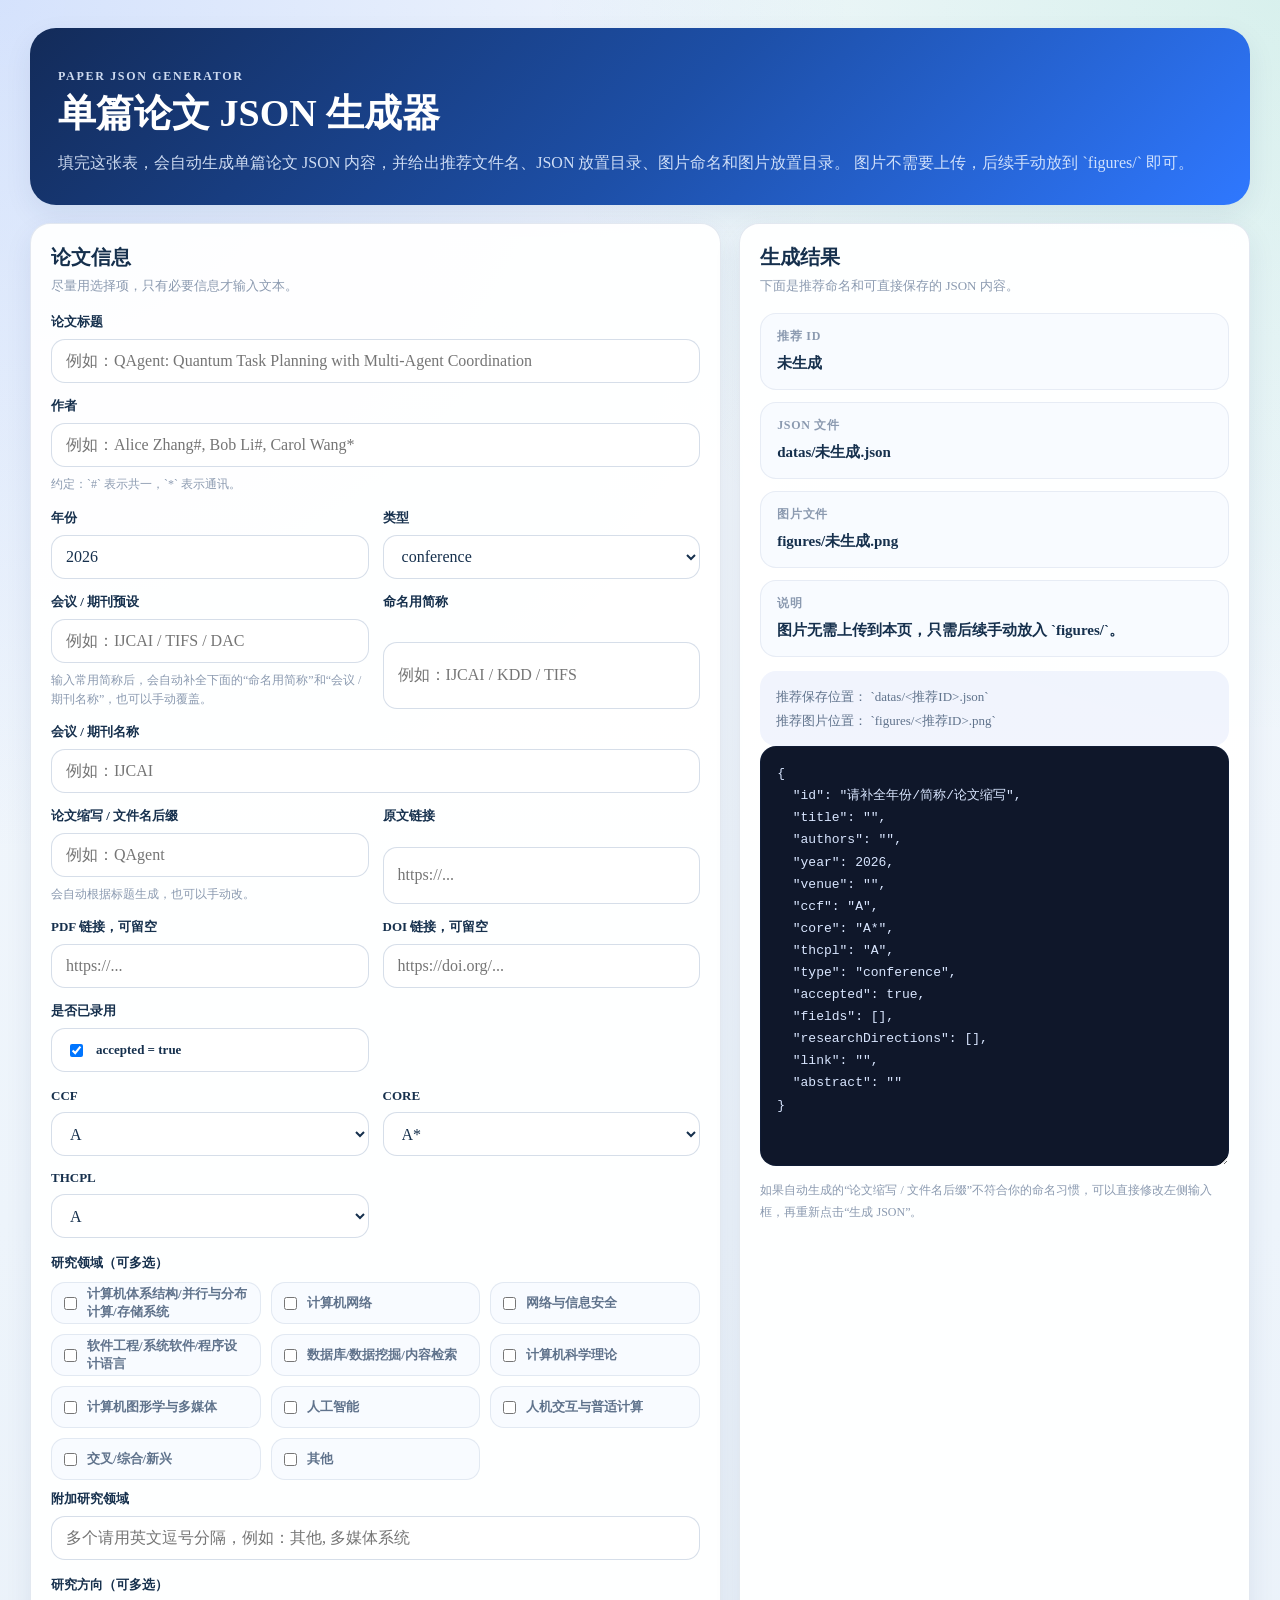
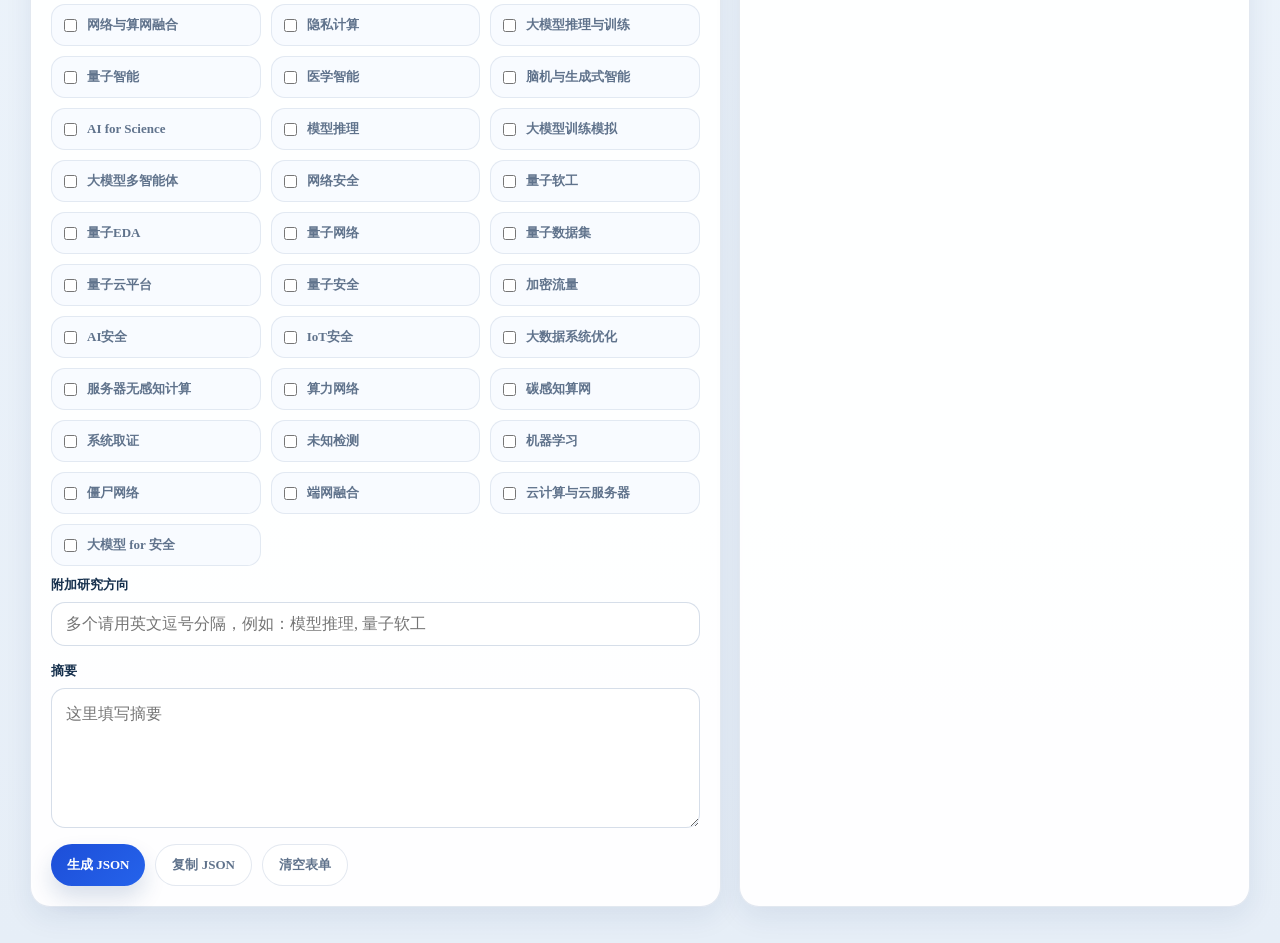
==== gen_paper_json.html @ cdf624f8 "add gen_paper_json page" ====
<!doctype html>
<html lang="zh-CN">
  <head>
    <meta charset="UTF-8" />
    <meta name="viewport" content="width=device-width, initial-scale=1.0" />
    <title>论文 JSON 生成器</title>
    <style>
      :root {
        --bg: #edf4fb;
        --surface: rgba(255, 255, 255, 0.94);
        --surface-strong: #ffffff;
        --border: rgba(31, 71, 132, 0.12);
        --border-strong: rgba(31, 71, 132, 0.18);
        --text: #16304d;
        --text-soft: #60738c;
        --text-faint: #8b9ab0;
        --primary: #1f5ed8;
        --primary-strong: #183d90;
        --primary-soft: #e8f0ff;
        --shadow-soft: 0 10px 28px rgba(18, 52, 100, 0.08);
        --radius-xl: 26px;
        --radius-lg: 20px;
        --radius-md: 14px;
        --radius-sm: 999px;
        --font-sans: "Segoe UI", "PingFang SC", "Microsoft YaHei", sans-serif;
      }

      * {
        box-sizing: border-box;
      }

      body {
        margin: 0;
        min-height: 100vh;
        color: var(--text);
        font-family: var(--font-sans);
        background:
          radial-gradient(circle at top left, rgba(73, 128, 255, 0.18), transparent 30%),
          radial-gradient(circle at top right, rgba(16, 185, 129, 0.12), transparent 26%),
          linear-gradient(180deg, #f4f8fc 0%, var(--bg) 48%, #e6eef7 100%);
      }

      body,
      input,
      select,
      textarea,
      button {
        font: inherit;
      }

      .page {
        width: min(1220px, calc(100vw - 28px));
        margin: 0 auto;
        padding: 28px 0 36px;
      }

      .hero {
        margin-bottom: 18px;
        padding: 28px;
        border-radius: var(--radius-xl);
        background: linear-gradient(135deg, #132b59 0%, #1d4fa7 52%, #2f78ff 100%);
        color: #ffffff;
        box-shadow: var(--shadow-soft);
      }

      .hero__eyebrow {
        margin: 0 0 8px;
        color: rgba(216, 231, 255, 0.82);
        font-size: 12px;
        font-weight: 800;
        letter-spacing: 0.14em;
        text-transform: uppercase;
      }

      .hero h1 {
        margin: 0;
        font-size: clamp(28px, 4vw, 38px);
      }

      .hero p {
        margin: 10px 0 0;
        color: rgba(226, 237, 255, 0.9);
        line-height: 1.8;
      }

      .layout {
        display: grid;
        grid-template-columns: minmax(0, 1.15fr) minmax(360px, 0.85fr);
        gap: 18px;
      }

      .panel {
        border: 1px solid var(--border);
        border-radius: var(--radius-lg);
        background: var(--surface);
        box-shadow: var(--shadow-soft);
      }

      .panel__body {
        padding: 20px;
      }

      .panel__head {
        display: flex;
        align-items: center;
        justify-content: space-between;
        gap: 12px;
        margin-bottom: 18px;
      }

      .panel__head h2 {
        margin: 0;
        font-size: 20px;
      }

      .panel__head p {
        margin: 6px 0 0;
        color: var(--text-faint);
        font-size: 13px;
      }

      .form-grid {
        display: grid;
        gap: 16px;
      }

      .field-grid {
        display: grid;
        grid-template-columns: repeat(2, minmax(0, 1fr));
        gap: 14px;
      }

      .field {
        display: grid;
        gap: 8px;
      }

      .field--full {
        grid-column: 1 / -1;
      }

      .field label,
      .choice-section__title {
        color: var(--text);
        font-size: 13px;
        font-weight: 800;
      }

      .field__hint {
        color: var(--text-faint);
        font-size: 12px;
        line-height: 1.6;
      }

      input[type="text"],
      input[type="number"],
      input[type="url"],
      select,
      textarea {
        width: 100%;
        min-height: 44px;
        padding: 11px 14px;
        border: 1px solid var(--border-strong);
        border-radius: var(--radius-md);
        background: var(--surface-strong);
        color: var(--text);
        transition: border-color 160ms ease, box-shadow 160ms ease;
      }

      textarea {
        min-height: 140px;
        resize: vertical;
        line-height: 1.75;
      }

      input:focus,
      select:focus,
      textarea:focus {
        outline: none;
        border-color: rgba(29, 78, 216, 0.34);
        box-shadow: 0 0 0 5px rgba(29, 78, 216, 0.08);
      }

      .inline-toggle {
        display: inline-flex;
        align-items: center;
        gap: 10px;
        min-height: 44px;
        padding: 0 14px;
        border: 1px solid var(--border-strong);
        border-radius: var(--radius-md);
        background: var(--surface-strong);
        color: var(--text-soft);
        font-weight: 700;
      }

      .choice-section {
        display: grid;
        gap: 10px;
      }

      .choice-grid {
        display: grid;
        grid-template-columns: repeat(auto-fit, minmax(170px, 1fr));
        gap: 10px;
      }

      .choice {
        display: flex;
        align-items: center;
        gap: 10px;
        min-height: 42px;
        padding: 0 12px;
        border: 1px solid rgba(31, 71, 132, 0.1);
        border-radius: 14px;
        background: #f8fbff;
        color: var(--text-soft);
        font-size: 13px;
        font-weight: 700;
      }

      .choice input {
        margin: 0;
      }

      .actions {
        display: flex;
        flex-wrap: wrap;
        gap: 10px;
      }

      .button {
        min-height: 42px;
        padding: 0 16px;
        border: 0;
        border-radius: var(--radius-sm);
        background: linear-gradient(135deg, #1d4ed8, #2563eb);
        color: #ffffff;
        font-size: 13px;
        font-weight: 800;
        cursor: pointer;
        box-shadow: 0 12px 22px rgba(20, 61, 126, 0.16);
      }

      .button--ghost {
        border: 1px solid rgba(31, 71, 132, 0.12);
        background: #ffffff;
        color: var(--text-soft);
        box-shadow: none;
      }

      .notice {
        padding: 14px 16px;
        border-radius: 16px;
        background: rgba(29, 78, 216, 0.06);
        color: var(--text-soft);
        font-size: 13px;
        line-height: 1.8;
      }

      .summary-grid {
        display: grid;
        gap: 12px;
      }

      .summary-card {
        padding: 14px 16px;
        border: 1px solid rgba(31, 71, 132, 0.08);
        border-radius: 16px;
        background: #f8fbff;
      }

      .summary-card__label {
        margin: 0 0 6px;
        color: var(--text-faint);
        font-size: 12px;
        font-weight: 800;
        letter-spacing: 0.06em;
        text-transform: uppercase;
      }

      .summary-card__value {
        margin: 0;
        color: var(--text);
        font-size: 15px;
        font-weight: 700;
        line-height: 1.6;
        word-break: break-word;
      }

      .output {
        width: 100%;
        min-height: 420px;
        padding: 16px;
        border: 1px solid rgba(31, 71, 132, 0.12);
        border-radius: 16px;
        background: #0f172a;
        color: #d9e6ff;
        font-family: ui-monospace, SFMono-Regular, Consolas, "Liberation Mono", monospace;
        font-size: 13px;
        line-height: 1.7;
        white-space: pre-wrap;
      }

      .output:focus {
        outline: none;
      }

      .footer-note {
        margin-top: 10px;
        color: var(--text-faint);
        font-size: 12px;
        line-height: 1.8;
      }

      @media (max-width: 980px) {
        .layout {
          grid-template-columns: 1fr;
        }
      }

      @media (max-width: 720px) {
        .page {
          width: min(100vw - 20px, 1220px);
          padding-top: 18px;
        }

        .hero,
        .panel__body {
          padding: 18px;
        }

        .field-grid {
          grid-template-columns: 1fr;
        }
      }
    </style>
  </head>
  <body>
    <div class="page">
      <section class="hero">
        <p class="hero__eyebrow">Paper JSON Generator</p>
        <h1>单篇论文 JSON 生成器</h1>
        <p>
          填完这张表，会自动生成单篇论文 JSON 内容，并给出推荐文件名、JSON 放置目录、图片命名和图片放置目录。
          图片不需要上传，后续手动放到 `figures/` 即可。
        </p>
      </section>

      <div class="layout">
        <section class="panel">
          <div class="panel__body">
            <div class="panel__head">
              <div>
                <h2>论文信息</h2>
                <p>尽量用选择项，只有必要信息才输入文本。</p>
              </div>
            </div>

            <form id="paperForm" class="form-grid">
              <div class="field-grid">
                <div class="field field--full">
                  <label for="titleInput">论文标题</label>
                  <input id="titleInput" name="title" type="text" placeholder="例如：QAgent: Quantum Task Planning with Multi-Agent Coordination" />
                </div>

                <div class="field field--full">
                  <label for="authorsInput">作者</label>
                  <input id="authorsInput" name="authors" type="text" placeholder="例如：Alice Zhang#, Bob Li#, Carol Wang*" />
                  <div class="field__hint">约定：`#` 表示共一，`*` 表示通讯。</div>
                </div>

                <div class="field">
                  <label for="yearInput">年份</label>
                  <input id="yearInput" name="year" type="number" min="2000" max="2100" value="2026" />
                </div>

                <div class="field">
                  <label for="typeSelect">类型</label>
                  <select id="typeSelect" name="type">
                    <option value="conference">conference</option>
                    <option value="journal">journal</option>
                  </select>
                </div>

                <div class="field">
                  <label for="venuePresetInput">会议 / 期刊预设</label>
                  <input id="venuePresetInput" name="venuePreset" type="text" list="venuePresetList" placeholder="例如：IJCAI / TIFS / DAC" />
                  <datalist id="venuePresetList"></datalist>
                  <div class="field__hint">输入常用简称后，会自动补全下面的“命名用简称”和“会议 / 期刊名称”，也可以手动覆盖。</div>
                </div>

                <div class="field">
                  <label for="venueCodeInput">命名用简称</label>
                  <input id="venueCodeInput" name="venueCode" type="text" placeholder="例如：IJCAI / KDD / TIFS" />
                </div>

                <div class="field field--full">
                  <label for="venueInput">会议 / 期刊名称</label>
                  <input id="venueInput" name="venue" type="text" placeholder="例如：IJCAI" />
                </div>

                <div class="field">
                  <label for="paperAliasInput">论文缩写 / 文件名后缀</label>
                  <input id="paperAliasInput" name="paperAlias" type="text" placeholder="例如：QAgent" />
                  <div class="field__hint">会自动根据标题生成，也可以手动改。</div>
                </div>

                <div class="field">
                  <label for="linkInput">原文链接</label>
                  <input id="linkInput" name="link" type="url" placeholder="https://..." />
                </div>

                <div class="field">
                  <label for="pdfInput">PDF 链接，可留空</label>
                  <input id="pdfInput" name="pdf" type="url" placeholder="https://..." />
                </div>

                <div class="field">
                  <label for="doiInput">DOI 链接，可留空</label>
                  <input id="doiInput" name="doi" type="url" placeholder="https://doi.org/..." />
                </div>

                <div class="field">
                  <span class="choice-section__title">是否已录用</span>
                  <label class="inline-toggle">
                    <input id="acceptedInput" name="accepted" type="checkbox" checked />
                    <span>accepted = true</span>
                  </label>
                </div>
              </div>

              <div class="field-grid">
                <div class="field">
                  <label for="ccfSelect">CCF</label>
                  <select id="ccfSelect" name="ccf">
                    <option value="A">A</option>
                    <option value="B">B</option>
                    <option value="C">C</option>
                    <option value="N">N</option>
                  </select>
                </div>

                <div class="field">
                  <label for="coreSelect">CORE</label>
                  <select id="coreSelect" name="core">
                    <option value="A*">A*</option>
                    <option value="A">A</option>
                    <option value="B">B</option>
                    <option value="C">C</option>
                    <option value="N">N</option>
                  </select>
                </div>

                <div class="field">
                  <label for="thcplSelect">THCPL</label>
                  <select id="thcplSelect" name="thcpl">
                    <option value="A">A</option>
                    <option value="B">B</option>
                    <option value="N">N</option>
                  </select>
                </div>
              </div>

              <div class="choice-section field--full">
                <div class="choice-section__title">研究领域（可多选）</div>
                <div id="fieldsChoices" class="choice-grid"></div>
                <div class="field">
                  <label for="extraFieldsInput">附加研究领域</label>
                  <input id="extraFieldsInput" type="text" placeholder="多个请用英文逗号分隔，例如：其他, 多媒体系统" />
                </div>
              </div>

              <div class="choice-section field--full">
                <div class="choice-section__title">研究方向（可多选）</div>
                <div id="directionsChoices" class="choice-grid"></div>
                <div class="field">
                  <label for="extraDirectionsInput">附加研究方向</label>
                  <input id="extraDirectionsInput" type="text" placeholder="多个请用英文逗号分隔，例如：模型推理, 量子软工" />
                </div>
              </div>

              <div class="field field--full">
                <label for="abstractInput">摘要</label>
                <textarea id="abstractInput" name="abstract" placeholder="这里填写摘要"></textarea>
              </div>

              <div class="actions">
                <button id="generateBtn" class="button" type="button">生成 JSON</button>
                <button id="copyBtn" class="button button--ghost" type="button">复制 JSON</button>
                <button id="resetBtn" class="button button--ghost" type="reset">清空表单</button>
              </div>
            </form>
          </div>
        </section>

        <section class="panel">
          <div class="panel__body">
            <div class="panel__head">
              <div>
                <h2>生成结果</h2>
                <p>下面是推荐命名和可直接保存的 JSON 内容。</p>
              </div>
            </div>

            <div class="summary-grid">
              <article class="summary-card">
                <p class="summary-card__label">推荐 ID</p>
                <p id="recommendedId" class="summary-card__value">未生成</p>
              </article>

              <article class="summary-card">
                <p class="summary-card__label">JSON 文件</p>
                <p id="jsonFileName" class="summary-card__value">datas/未生成.json</p>
              </article>

              <article class="summary-card">
                <p class="summary-card__label">图片文件</p>
                <p id="figureFileName" class="summary-card__value">figures/未生成.png</p>
              </article>

              <article class="summary-card">
                <p class="summary-card__label">说明</p>
                <p class="summary-card__value">图片无需上传到本页，只需后续手动放入 `figures/`。</p>
              </article>
            </div>

            <div class="notice" style="margin-top: 14px;">
              推荐保存位置：
              `datas/&lt;推荐ID&gt;.json`
              <br />
              推荐图片位置：
              `figures/&lt;推荐ID&gt;.png`
            </div>

            <textarea id="jsonOutput" class="output" spellcheck="false"></textarea>
            <p class="footer-note">
              如果自动生成的“论文缩写 / 文件名后缀”不符合你的命名习惯，可以直接修改左侧输入框，再重新点击“生成 JSON”。
            </p>
          </div>
        </section>
      </div>
    </div>

    <script>
      (function () {
        const VENUE_PRESETS = [
          { code: "AAAI", venue: "AAAI" },
          { code: "ACNS", venue: "ACNS" },
          { code: "ASE", venue: "ASE" },
          { code: "CCS", venue: "ACM SIGSAC Conference on Computer and Communications Security" },
          { code: "CSCWD", venue: "CSCWD" },
          { code: "CompNet", venue: "Computer Networks" },
          { code: "CompSecurity", venue: "Computers & Security" },
          { code: "DAC", venue: "DAC" },
          { code: "DASFAA", venue: "DASFAA" },
          { code: "DATE", venue: "DATE" },
          { code: "EMSE", venue: "Empirical Software Engineering" },
          { code: "FSE", venue: "ESEC/SIGSOFT FSE" },
          { code: "ICAIS", venue: "International Conference on Artificial Intelligence and Security" },
          { code: "ICWS", venue: "ICWS" },
          { code: "IJCAI", venue: "IJCAI" },
          { code: "INFOCOM", venue: "INFOCOM" },
          { code: "INS", venue: "Information Sciences (INS)" },
          { code: "JSAC", venue: "IEEE Journal on Selected Areas in Communications (JSAC)" },
          { code: "MM", venue: "ACM Multimedia (MM)" },
          { code: "NDSS", venue: "NDSS" },
          { code: "SECON", venue: "SECON" },
          { code: "SIGKDD", venue: "SIGKDD" },
          { code: "TCAD", venue: "IEEE Transactions on Computer-Aided Design of Integrated Circuits and Systems (TCAD)" },
          { code: "TDSC", venue: "IEEE Transactions on Dependable and Secure Computing (TDSC)" },
          { code: "TIFS", venue: "IEEE Transactions on Information Forensics and Security (TIFS)" },
          { code: "TJSC", venue: "The Journal of Supercomputing" },
          { code: "TMC", venue: "IEEE Transactions on Mobile Computing (TMC)" },
          { code: "TON", venue: "IEEE/ACM Transactions on Networking (TON)" },
          { code: "TPDS", venue: "IEEE TPDS" },
          { code: "TSE", venue: "IEEE Transactions on Software Engineering" },
          { code: "WISA", venue: "WISA" },
          { code: "WWW", venue: "WWW" },
        ];

        const FIELD_OPTIONS = [
          "计算机体系结构/并行与分布计算/存储系统",
          "计算机网络",
          "网络与信息安全",
          "软件工程/系统软件/程序设计语言",
          "数据库/数据挖掘/内容检索",
          "计算机科学理论",
          "计算机图形学与多媒体",
          "人工智能",
          "人机交互与普适计算",
          "交叉/综合/新兴",
          "其他",
        ];

        const RESEARCH_DIRECTION_OPTIONS = [
          "网络与算网融合",
          "隐私计算",
          "大模型推理与训练",
          "量子智能",
          "医学智能",
          "脑机与生成式智能",
          "AI for Science",
          "模型推理",
          "大模型训练模拟",
          "大模型多智能体",
          "网络安全",
          "量子软工",
          "量子EDA",
          "量子网络",
          "量子数据集",
          "量子云平台",
          "量子安全",
          "加密流量",
          "AI安全",
          "IoT安全",
          "大数据系统优化",
          "服务器无感知计算",
          "算力网络",
          "碳感知算网",
          "系统取证",
          "未知检测",
          "机器学习",
          "僵尸网络",
          "端网融合",
          "云计算与云服务器",
          "大模型 for 安全",
        ];

        const STOP_WORDS = new Set([
          "a", "an", "the", "for", "and", "or", "to", "of", "in", "on", "via", "with", "under",
          "against", "towards", "toward", "based", "using", "from", "by", "into", "across",
        ]);

        const elements = {
          form: document.getElementById("paperForm"),
          title: document.getElementById("titleInput"),
          authors: document.getElementById("authorsInput"),
          year: document.getElementById("yearInput"),
          type: document.getElementById("typeSelect"),
          venuePreset: document.getElementById("venuePresetInput"),
          venueCode: document.getElementById("venueCodeInput"),
          venue: document.getElementById("venueInput"),
          paperAlias: document.getElementById("paperAliasInput"),
          link: document.getElementById("linkInput"),
          pdf: document.getElementById("pdfInput"),
          doi: document.getElementById("doiInput"),
          accepted: document.getElementById("acceptedInput"),
          fieldsChoices: document.getElementById("fieldsChoices"),
          directionsChoices: document.getElementById("directionsChoices"),
          extraFields: document.getElementById("extraFieldsInput"),
          extraDirections: document.getElementById("extraDirectionsInput"),
          abstract: document.getElementById("abstractInput"),
          generateBtn: document.getElementById("generateBtn"),
          copyBtn: document.getElementById("copyBtn"),
          resetBtn: document.getElementById("resetBtn"),
          recommendedId: document.getElementById("recommendedId"),
          jsonFileName: document.getElementById("jsonFileName"),
          figureFileName: document.getElementById("figureFileName"),
          jsonOutput: document.getElementById("jsonOutput"),
          ccf: document.getElementById("ccfSelect"),
          core: document.getElementById("coreSelect"),
          thcpl: document.getElementById("thcplSelect"),
        };

        init();

        function init() {
          renderVenuePresetList();
          renderChoices(elements.fieldsChoices, FIELD_OPTIONS, "fields");
          renderChoices(elements.directionsChoices, RESEARCH_DIRECTION_OPTIONS, "directions");
          bindEvents();
          applyVenuePreset();
          generateJson();
        }

        function renderVenuePresetList() {
          const list = document.getElementById("venuePresetList");
          if (!list) {
            return;
          }

          list.innerHTML = VENUE_PRESETS.map(function (item) {
            return '<option value="' + escapeAttribute(item.code) + '">' + escapeHtml(item.venue) + "</option>";
          }).join("");
        }

        function renderChoices(container, values, name) {
          container.innerHTML = values
            .map(function (value, index) {
              const id = name + "-choice-" + index;
              return (
                '<label class="choice" for="' +
                escapeAttribute(id) +
                '">' +
                '<input id="' +
                escapeAttribute(id) +
                '" type="checkbox" data-choice-group="' +
                escapeAttribute(name) +
                '" value="' +
                escapeAttribute(value) +
                '">' +
                "<span>" +
                escapeHtml(value) +
                "</span>" +
                "</label>"
              );
            })
            .join("");
        }

        function bindEvents() {
          elements.venuePreset.addEventListener("input", function () {
            applyVenuePreset();
            generateJson();
          });

          elements.title.addEventListener("input", function () {
            if (!elements.paperAlias.dataset.userEdited) {
              elements.paperAlias.value = suggestPaperAlias(elements.title.value);
            }
            generateJson();
          });

          elements.paperAlias.addEventListener("input", function () {
            elements.paperAlias.dataset.userEdited = elements.paperAlias.value.trim() ? "true" : "";
            generateJson();
          });

          elements.form.addEventListener("input", generateJson);
          elements.form.addEventListener("change", generateJson);

          elements.generateBtn.addEventListener("click", generateJson);

          elements.copyBtn.addEventListener("click", async function () {
            generateJson();
            try {
              await navigator.clipboard.writeText(elements.jsonOutput.value);
              elements.copyBtn.textContent = "已复制";
              setTimeout(function () {
                elements.copyBtn.textContent = "复制 JSON";
              }, 1200);
            } catch (error) {
              elements.jsonOutput.focus();
              elements.jsonOutput.select();
            }
          });

          elements.resetBtn.addEventListener("click", function () {
            window.setTimeout(function () {
              elements.paperAlias.dataset.userEdited = "";
              applyVenuePreset();
              generateJson();
            }, 0);
          });
        }

        function applyVenuePreset() {
          const selectedCode = elements.venuePreset.value.trim().toUpperCase();
          const preset = VENUE_PRESETS.find(function (item) {
            return item.code.toUpperCase() === selectedCode || item.venue.toUpperCase() === selectedCode;
          });

          if (!preset) {
            return;
          }

          if (!elements.venueCode.value.trim() || elements.venueCode.dataset.fromPreset === "true") {
            elements.venueCode.value = preset.code;
            elements.venueCode.dataset.fromPreset = "true";
          }

          if (!elements.venue.value.trim() || elements.venue.dataset.fromPreset === "true") {
            elements.venue.value = preset.venue;
            elements.venue.dataset.fromPreset = "true";
          }
        }

        function generateJson() {
          const paper = collectPaperData();
          const id = paper.id;
          const jsonText = JSON.stringify(paper.json, null, 2);

          elements.recommendedId.textContent = id || "未生成";
          elements.jsonFileName.textContent = id ? "datas/" + id + ".json" : "datas/未生成.json";
          elements.figureFileName.textContent = id ? "figures/" + id + ".png" : "figures/未生成.png";
          elements.jsonOutput.value = jsonText;
        }

        function collectPaperData() {
          const title = elements.title.value.trim();
          const venueCode = sanitizeIdentifier(elements.venueCode.value.trim().toUpperCase());
          const year = String(elements.year.value || "").trim();
          const paperAlias = sanitizeIdentifier(elements.paperAlias.value.trim() || suggestPaperAlias(title));
          const id = venueCode && year && paperAlias ? venueCode + year + paperAlias : "";
          const fields = collectCheckedValues("fields").concat(splitExtraValues(elements.extraFields.value));
          const researchDirections = collectCheckedValues("directions").concat(splitExtraValues(elements.extraDirections.value));

          const jsonObject = {
            id: id || "请补全年份/简称/论文缩写",
            title: title,
            authors: elements.authors.value.trim(),
            year: Number(elements.year.value) || 0,
            venue: elements.venue.value.trim(),
            ccf: elements.ccf.value,
            core: elements.core.value,
            thcpl: elements.thcpl.value,
            type: elements.type.value,
            accepted: elements.accepted.checked,
            fields: uniqueValues(fields),
            researchDirections: uniqueValues(researchDirections),
            link: elements.link.value.trim(),
            abstract: elements.abstract.value.trim(),
          };

          if (elements.pdf.value.trim()) {
            jsonObject.pdf = elements.pdf.value.trim();
          }

          if (elements.doi.value.trim()) {
            jsonObject.doi = elements.doi.value.trim();
          }

          return {
            id: id,
            json: jsonObject,
          };
        }

        function collectCheckedValues(groupName) {
          return Array.from(document.querySelectorAll('[data-choice-group="' + groupName + '"]:checked'))
            .map(function (input) {
              return input.value;
            });
        }

        function splitExtraValues(text) {
          return text
            .split(/[,\n，；;]/)
            .map(function (item) {
              return item.trim();
            })
            .filter(Boolean);
        }

        function uniqueValues(values) {
          const result = [];
          const seen = new Set();
          values.forEach(function (value) {
            if (!value || seen.has(value)) {
              return;
            }
            seen.add(value);
            result.push(value);
          });
          return result;
        }

        function suggestPaperAlias(title) {
          const trimmed = title.trim();
          if (!trimmed) {
            return "";
          }

          const prefixMatch = trimmed.match(/^([A-Za-z0-9][A-Za-z0-9-]{1,24})\s*:/);
          if (prefixMatch) {
            return sanitizeIdentifier(prefixMatch[1]);
          }

          const words = trimmed
            .replace(/[^A-Za-z0-9\s-]/g, " ")
            .split(/[\s-]+/)
            .map(function (word) {
              return word.trim();
            })
            .filter(function (word) {
              return word && !STOP_WORDS.has(word.toLowerCase());
            })
            .slice(0, 6);

          if (!words.length) {
            return "PaperShortName";
          }

          return words
            .map(function (word) {
              return word.charAt(0).toUpperCase() + word.slice(1);
            })
            .join("")
            .replace(/[^A-Za-z0-9]/g, "");
        }

        function sanitizeIdentifier(value) {
          const cleaned = value.replace(/[^A-Za-z0-9]/g, "");
          return cleaned ? cleaned.charAt(0).toUpperCase() + cleaned.slice(1) : "";
        }

        function escapeHtml(value) {
          return String(value)
            .replace(/&/g, "&amp;")
            .replace(/</g, "&lt;")
            .replace(/>/g, "&gt;")
            .replace(/"/g, "&quot;")
            .replace(/'/g, "&#39;");
        }

        function escapeAttribute(value) {
          return escapeHtml(value);
        }
      })();
    </script>
  </body>
</html>
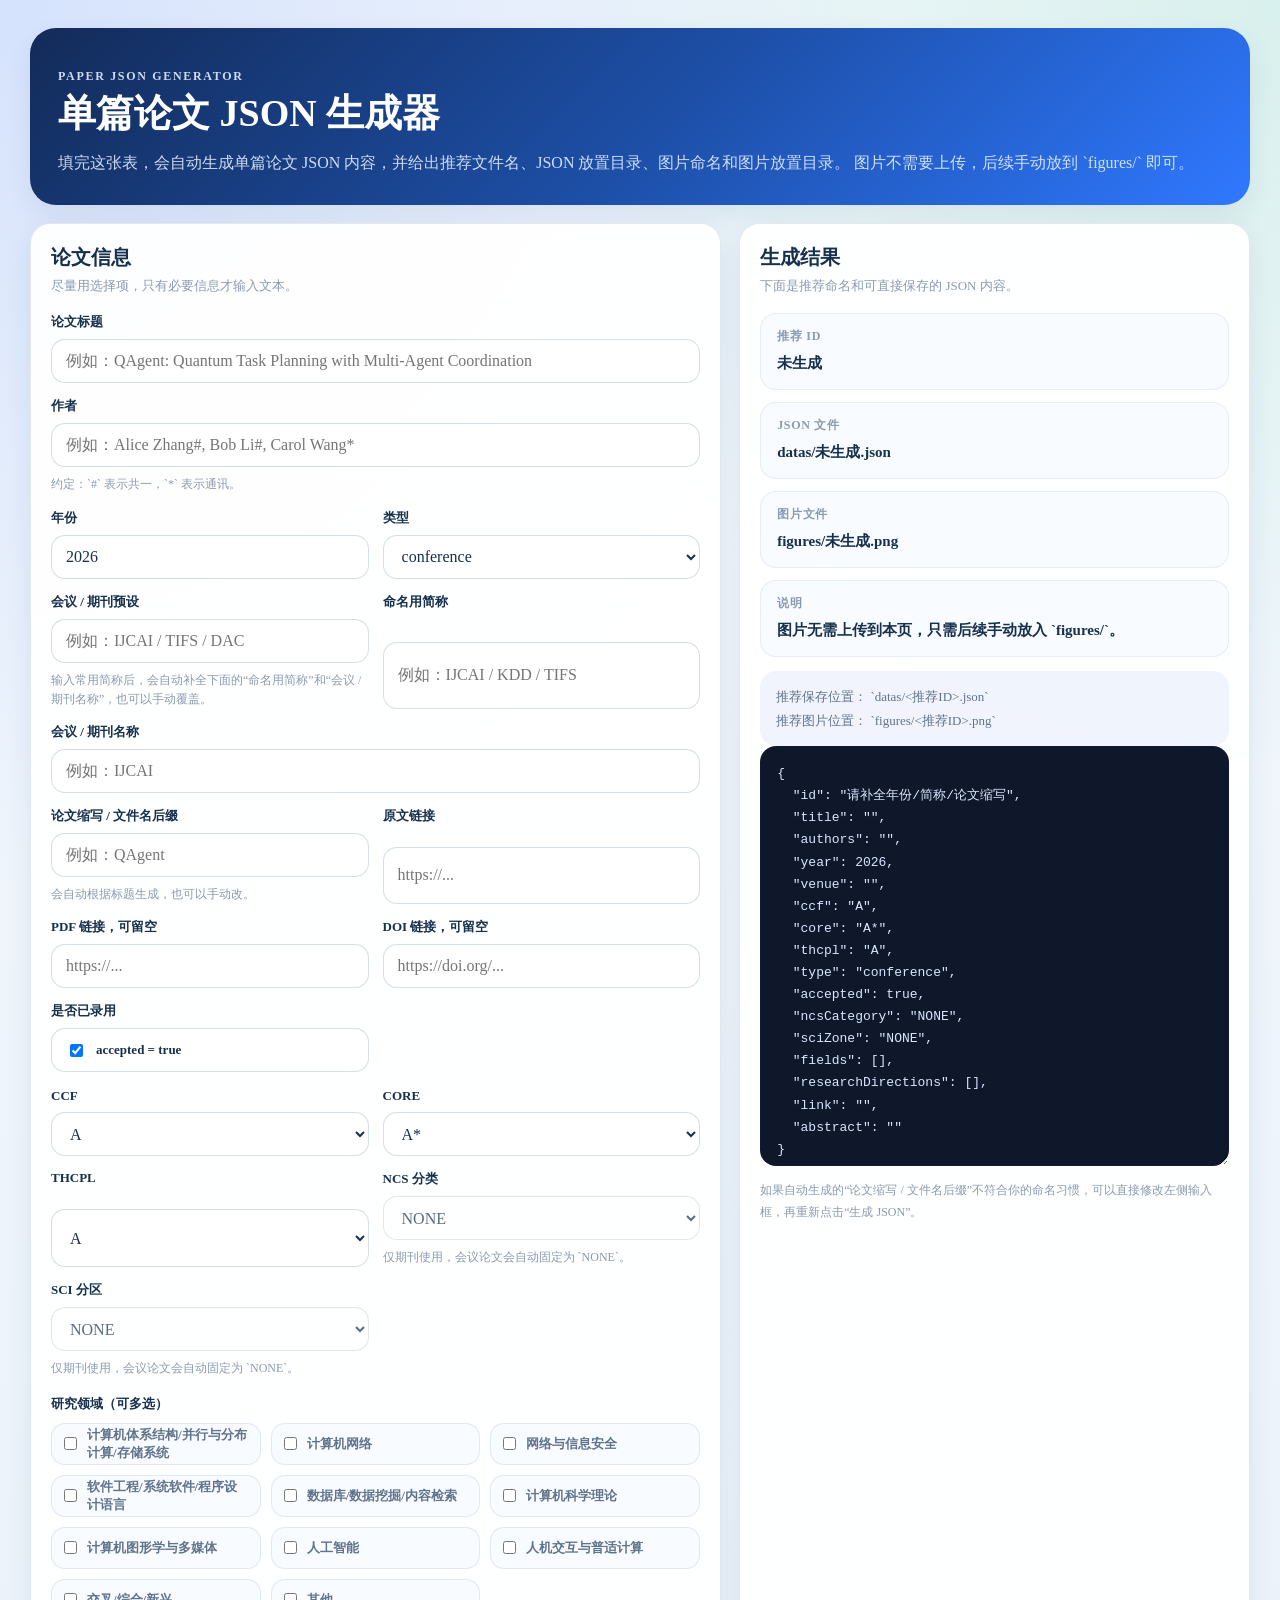
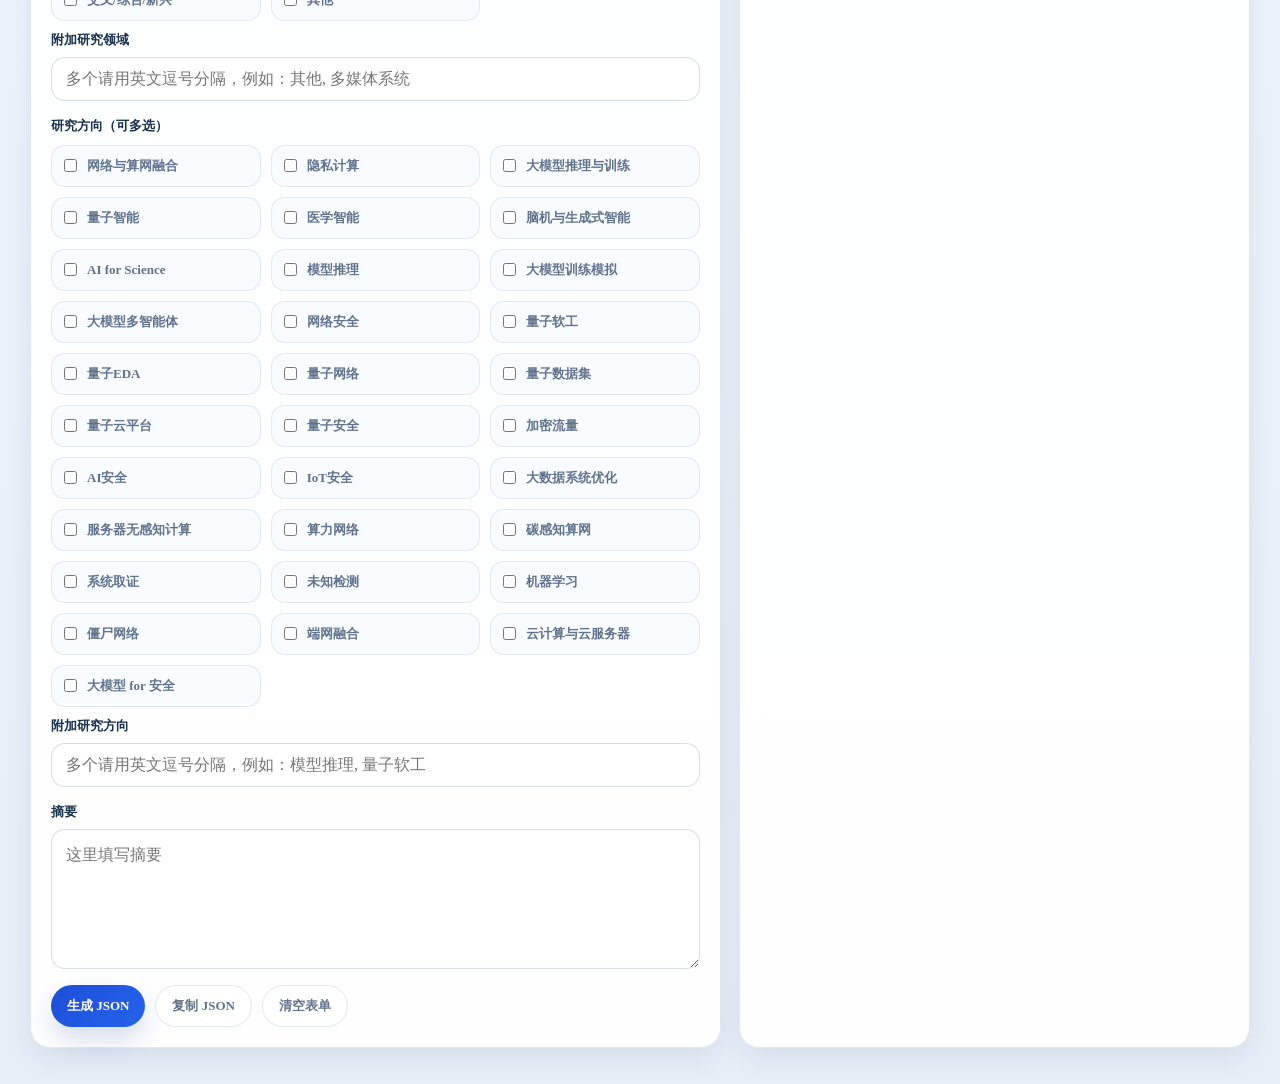
==== commit 251da39f: "add NCS\SCI" ====
--- a/gen_paper_json.html
+++ b/gen_paper_json.html
@@ -459,6 +459,27 @@
                     <option value="B">B</option>
                     <option value="N">N</option>
                   </select>
+                </div>
+
+                <div class="field">
+                  <label for="ncsCategorySelect">NCS 分类</label>
+                  <select id="ncsCategorySelect" name="ncsCategory">
+                    <option value="NONE">NONE</option>
+                    <option value="NCS">NCS</option>
+                    <option value="NCS_SUB">NCS子刊</option>
+                  </select>
+                  <div class="field__hint">仅期刊使用，会议论文会自动固定为 `NONE`。</div>
+                </div>
+
+                <div class="field">
+                  <label for="sciZoneSelect">SCI 分区</label>
+                  <select id="sciZoneSelect" name="sciZone">
+                    <option value="NONE">NONE</option>
+                    <option value="SCI1">SCI 1区</option>
+                    <option value="SCI2">SCI 2区</option>
+                    <option value="SCI3">SCI 3区</option>
+                  </select>
+                  <div class="field__hint">仅期刊使用，会议论文会自动固定为 `NONE`。</div>
                 </div>
               </div>
 
@@ -661,6 +682,8 @@
           ccf: document.getElementById("ccfSelect"),
           core: document.getElementById("coreSelect"),
           thcpl: document.getElementById("thcplSelect"),
+          ncsCategory: document.getElementById("ncsCategorySelect"),
+          sciZone: document.getElementById("sciZoneSelect"),
         };
 
         init();
@@ -671,6 +694,7 @@
           renderChoices(elements.directionsChoices, RESEARCH_DIRECTION_OPTIONS, "directions");
           bindEvents();
           applyVenuePreset();
+          syncJournalTagInputs();
           generateJson();
         }
 
@@ -715,6 +739,11 @@
             generateJson();
           });
 
+          elements.type.addEventListener("change", function () {
+            syncJournalTagInputs();
+            generateJson();
+          });
+
           elements.title.addEventListener("input", function () {
             if (!elements.paperAlias.dataset.userEdited) {
               elements.paperAlias.value = suggestPaperAlias(elements.title.value);
@@ -750,9 +779,22 @@
             window.setTimeout(function () {
               elements.paperAlias.dataset.userEdited = "";
               applyVenuePreset();
+              syncJournalTagInputs();
               generateJson();
             }, 0);
           });
+        }
+
+        function syncJournalTagInputs() {
+          const isJournal = elements.type.value === "journal";
+
+          elements.ncsCategory.disabled = !isJournal;
+          elements.sciZone.disabled = !isJournal;
+
+          if (!isJournal) {
+            elements.ncsCategory.value = "NONE";
+            elements.sciZone.value = "NONE";
+          }
         }
 
         function applyVenuePreset() {
@@ -807,6 +849,8 @@
             thcpl: elements.thcpl.value,
             type: elements.type.value,
             accepted: elements.accepted.checked,
+            ncsCategory: elements.type.value === "journal" ? elements.ncsCategory.value : "NONE",
+            sciZone: elements.type.value === "journal" ? elements.sciZone.value : "NONE",
             fields: uniqueValues(fields),
             researchDirections: uniqueValues(researchDirections),
             link: elements.link.value.trim(),
